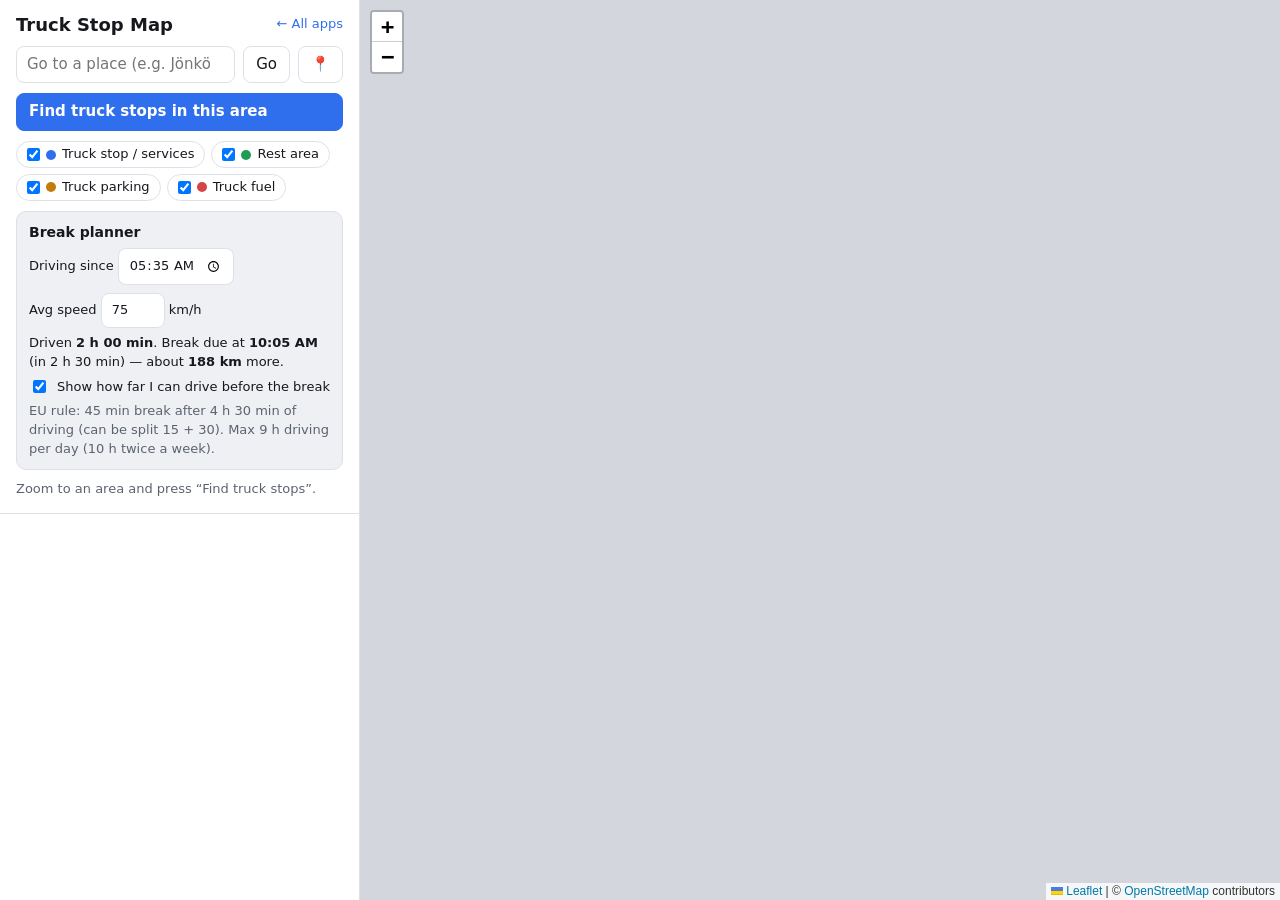
==== apps/truck-stops/index.html @ b23f4ded "Add app idea tracker, truck stop map and car parking finder (v0) - index.html + data/ideas.js: track" ====
<!doctype html>
<html lang="en">
<head>
  <meta charset="utf-8" />
  <meta name="viewport" content="width=device-width, initial-scale=1" />
  <title>Truck Stop Map</title>
  <link rel="stylesheet" href="../../shared/vendor/leaflet/leaflet.css" />
  <link rel="stylesheet" href="../../shared/style.css" />
</head>
<body>
  <div class="map-app">
    <aside class="panel">
      <div class="panel-head">
        <div class="title-row">
          <h1>Truck Stop Map</h1>
          <a class="back" href="../../">← All apps</a>
        </div>

        <form class="row" id="searchForm">
          <input type="search" id="place" placeholder="Go to a place (e.g. Jönköping)" aria-label="Place" />
          <button type="submit">Go</button>
          <button type="button" id="locate" title="Use my location">📍</button>
        </form>

        <button class="primary" id="find">Find truck stops in this area</button>

        <div class="chips" id="filters"></div>

        <div class="card-box">
          <b>Break planner</b>
          <div class="row small">
            <label>Driving since <input type="time" id="since" /></label>
            <label>Avg speed <input type="number" id="speed" value="75" min="20" max="100" style="width:64px" /> km/h</label>
          </div>
          <div id="breakInfo" class="small"></div>
          <label class="small row"><input type="checkbox" id="showRange" checked /> Show how far I can drive before the break</label>
          <div class="muted small">EU rule: 45 min break after 4 h 30 min of driving (can be split 15 + 30). Max 9 h driving per day (10 h twice a week).</div>
        </div>

        <div class="status" id="status">Zoom to an area and press “Find truck stops”.</div>
      </div>
      <div class="list" id="list"></div>
    </aside>
    <div class="map-wrap"><div id="map"></div></div>
  </div>

  <script src="../../shared/vendor/leaflet/leaflet.js"></script>
  <script src="../../shared/map-utils.js"></script>
  <script src="app.js"></script>
</body>
</html>
---- shared/vendor/leaflet/leaflet.css ----
/* required styles */

.leaflet-pane,
.leaflet-tile,
.leaflet-marker-icon,
.leaflet-marker-shadow,
.leaflet-tile-container,
.leaflet-pane > svg,
.leaflet-pane > canvas,
.leaflet-zoom-box,
.leaflet-image-layer,
.leaflet-layer {
	position: absolute;
	left: 0;
	top: 0;
	}
.leaflet-container {
	overflow: hidden;
	}
.leaflet-tile,
.leaflet-marker-icon,
.leaflet-marker-shadow {
	-webkit-user-select: none;
	   -moz-user-select: none;
	        user-select: none;
	  -webkit-user-drag: none;
	}
/* Prevents IE11 from highlighting tiles in blue */
.leaflet-tile::selection {
	background: transparent;
}
/* Safari renders non-retina tile on retina better with this, but Chrome is worse */
.leaflet-safari .leaflet-tile {
	image-rendering: -webkit-optimize-contrast;
	}
/* hack that prevents hw layers "stretching" when loading new tiles */
.leaflet-safari .leaflet-tile-container {
	width: 1600px;
	height: 1600px;
	-webkit-transform-origin: 0 0;
	}
.leaflet-marker-icon,
.leaflet-marker-shadow {
	display: block;
	}
/* .leaflet-container svg: reset svg max-width decleration shipped in Joomla! (joomla.org) 3.x */
/* .leaflet-container img: map is broken in FF if you have max-width: 100% on tiles */
.leaflet-container .leaflet-overlay-pane svg {
	max-width: none !important;
	max-height: none !important;
	}
.leaflet-container .leaflet-marker-pane img,
.leaflet-container .leaflet-shadow-pane img,
.leaflet-container .leaflet-tile-pane img,
.leaflet-container img.leaflet-image-layer,
.leaflet-container .leaflet-tile {
	max-width: none !important;
	max-height: none !important;
	width: auto;
	padding: 0;
	}

.leaflet-container img.leaflet-tile {
	/* See: https://bugs.chromium.org/p/chromium/issues/detail?id=600120 */
	mix-blend-mode: plus-lighter;
}

.leaflet-container.leaflet-touch-zoom {
	-ms-touch-action: pan-x pan-y;
	touch-action: pan-x pan-y;
	}
.leaflet-container.leaflet-touch-drag {
	-ms-touch-action: pinch-zoom;
	/* Fallback for FF which doesn't support pinch-zoom */
	touch-action: none;
	touch-action: pinch-zoom;
}
.leaflet-container.leaflet-touch-drag.leaflet-touch-zoom {
	-ms-touch-action: none;
	touch-action: none;
}
.leaflet-container {
	-webkit-tap-highlight-color: transparent;
}
.leaflet-container a {
	-webkit-tap-highlight-color: rgba(51, 181, 229, 0.4);
}
.leaflet-tile {
	filter: inherit;
	visibility: hidden;
	}
.leaflet-tile-loaded {
	visibility: inherit;
	}
.leaflet-zoom-box {
	width: 0;
	height: 0;
	-moz-box-sizing: border-box;
	     box-sizing: border-box;
	z-index: 800;
	}
/* workaround for https://bugzilla.mozilla.org/show_bug.cgi?id=888319 */
.leaflet-overlay-pane svg {
	-moz-user-select: none;
	}

.leaflet-pane         { z-index: 400; }

.leaflet-tile-pane    { z-index: 200; }
.leaflet-overlay-pane { z-index: 400; }
.leaflet-shadow-pane  { z-index: 500; }
.leaflet-marker-pane  { z-index: 600; }
.leaflet-tooltip-pane   { z-index: 650; }
.leaflet-popup-pane   { z-index: 700; }

.leaflet-map-pane canvas { z-index: 100; }
.leaflet-map-pane svg    { z-index: 200; }

.leaflet-vml-shape {
	width: 1px;
	height: 1px;
	}
.lvml {
	behavior: url(#default#VML);
	display: inline-block;
	position: absolute;
	}


/* control positioning */

.leaflet-control {
	position: relative;
	z-index: 800;
	pointer-events: visiblePainted; /* IE 9-10 doesn't have auto */
	pointer-events: auto;
	}
.leaflet-top,
.leaflet-bottom {
	position: absolute;
	z-index: 1000;
	pointer-events: none;
	}
.leaflet-top {
	top: 0;
	}
.leaflet-right {
	right: 0;
	}
.leaflet-bottom {
	bottom: 0;
	}
.leaflet-left {
	left: 0;
	}
.leaflet-control {
	float: left;
	clear: both;
	}
.leaflet-right .leaflet-control {
	float: right;
	}
.leaflet-top .leaflet-control {
	margin-top: 10px;
	}
.leaflet-bottom .leaflet-control {
	margin-bottom: 10px;
	}
.leaflet-left .leaflet-control {
	margin-left: 10px;
	}
.leaflet-right .leaflet-control {
	margin-right: 10px;
	}


/* zoom and fade animations */

.leaflet-fade-anim .leaflet-popup {
	opacity: 0;
	-webkit-transition: opacity 0.2s linear;
	   -moz-transition: opacity 0.2s linear;
	        transition: opacity 0.2s linear;
	}
.leaflet-fade-anim .leaflet-map-pane .leaflet-popup {
	opacity: 1;
	}
.leaflet-zoom-animated {
	-webkit-transform-origin: 0 0;
	    -ms-transform-origin: 0 0;
	        transform-origin: 0 0;
	}
svg.leaflet-zoom-animated {
	will-change: transform;
}

.leaflet-zoom-anim .leaflet-zoom-animated {
	-webkit-transition: -webkit-transform 0.25s cubic-bezier(0,0,0.25,1);
	   -moz-transition:    -moz-transform 0.25s cubic-bezier(0,0,0.25,1);
	        transition:         transform 0.25s cubic-bezier(0,0,0.25,1);
	}
.leaflet-zoom-anim .leaflet-tile,
.leaflet-pan-anim .leaflet-tile {
	-webkit-transition: none;
	   -moz-transition: none;
	        transition: none;
	}

.leaflet-zoom-anim .leaflet-zoom-hide {
	visibility: hidden;
	}


/* cursors */

.leaflet-interactive {
	cursor: pointer;
	}
.leaflet-grab {
	cursor: -webkit-grab;
	cursor:    -moz-grab;
	cursor:         grab;
	}
.leaflet-crosshair,
.leaflet-crosshair .leaflet-interactive {
	cursor: crosshair;
	}
.leaflet-popup-pane,
.leaflet-control {
	cursor: auto;
	}
.leaflet-dragging .leaflet-grab,
.leaflet-dragging .leaflet-grab .leaflet-interactive,
.leaflet-dragging .leaflet-marker-draggable {
	cursor: move;
	cursor: -webkit-grabbing;
	cursor:    -moz-grabbing;
	cursor:         grabbing;
	}

/* marker & overlays interactivity */
.leaflet-marker-icon,
.leaflet-marker-shadow,
.leaflet-image-layer,
.leaflet-pane > svg path,
.leaflet-tile-container {
	pointer-events: none;
	}

.leaflet-marker-icon.leaflet-interactive,
.leaflet-image-layer.leaflet-interactive,
.leaflet-pane > svg path.leaflet-interactive,
svg.leaflet-image-layer.leaflet-interactive path {
	pointer-events: visiblePainted; /* IE 9-10 doesn't have auto */
	pointer-events: auto;
	}

/* visual tweaks */

.leaflet-container {
	background: #ddd;
	outline-offset: 1px;
	}
.leaflet-container a {
	color: #0078A8;
	}
.leaflet-zoom-box {
	border: 2px dotted #38f;
	background: rgba(255,255,255,0.5);
	}


/* general typography */
.leaflet-container {
	font-family: "Helvetica Neue", Arial, Helvetica, sans-serif;
	font-size: 12px;
	font-size: 0.75rem;
	line-height: 1.5;
	}


/* general toolbar styles */

.leaflet-bar {
	box-shadow: 0 1px 5px rgba(0,0,0,0.65);
	border-radius: 4px;
	}
.leaflet-bar a {
	background-color: #fff;
	border-bottom: 1px solid #ccc;
	width: 26px;
	height: 26px;
	line-height: 26px;
	display: block;
	text-align: center;
	text-decoration: none;
	color: black;
	}
.leaflet-bar a,
.leaflet-control-layers-toggle {
	background-position: 50% 50%;
	background-repeat: no-repeat;
	display: block;
	}
.leaflet-bar a:hover,
.leaflet-bar a:focus {
	background-color: #f4f4f4;
	}
.leaflet-bar a:first-child {
	border-top-left-radius: 4px;
	border-top-right-radius: 4px;
	}
.leaflet-bar a:last-child {
	border-bottom-left-radius: 4px;
	border-bottom-right-radius: 4px;
	border-bottom: none;
	}
.leaflet-bar a.leaflet-disabled {
	cursor: default;
	background-color: #f4f4f4;
	color: #bbb;
	}

.leaflet-touch .leaflet-bar a {
	width: 30px;
	height: 30px;
	line-height: 30px;
	}
.leaflet-touch .leaflet-bar a:first-child {
	border-top-left-radius: 2px;
	border-top-right-radius: 2px;
	}
.leaflet-touch .leaflet-bar a:last-child {
	border-bottom-left-radius: 2px;
	border-bottom-right-radius: 2px;
	}

/* zoom control */

.leaflet-control-zoom-in,
.leaflet-control-zoom-out {
	font: bold 18px 'Lucida Console', Monaco, monospace;
	text-indent: 1px;
	}

.leaflet-touch .leaflet-control-zoom-in, .leaflet-touch .leaflet-control-zoom-out  {
	font-size: 22px;
	}


/* layers control */

.leaflet-control-layers {
	box-shadow: 0 1px 5px rgba(0,0,0,0.4);
	background: #fff;
	border-radius: 5px;
	}
.leaflet-control-layers-toggle {
	background-image: url(images/layers.png);
	width: 36px;
	height: 36px;
	}
.leaflet-retina .leaflet-control-layers-toggle {
	background-image: url(images/layers-2x.png);
	background-size: 26px 26px;
	}
.leaflet-touch .leaflet-control-layers-toggle {
	width: 44px;
	height: 44px;
	}
.leaflet-control-layers .leaflet-control-layers-list,
.leaflet-control-layers-expanded .leaflet-control-layers-toggle {
	display: none;
	}
.leaflet-control-layers-expanded .leaflet-control-layers-list {
	display: block;
	position: relative;
	}
.leaflet-control-layers-expanded {
	padding: 6px 10px 6px 6px;
	color: #333;
	background: #fff;
	}
.leaflet-control-layers-scrollbar {
	overflow-y: scroll;
	overflow-x: hidden;
	padding-right: 5px;
	}
.leaflet-control-layers-selector {
	margin-top: 2px;
	position: relative;
	top: 1px;
	}
.leaflet-control-layers label {
	display: block;
	font-size: 13px;
	font-size: 1.08333em;
	}
.leaflet-control-layers-separator {
	height: 0;
	border-top: 1px solid #ddd;
	margin: 5px -10px 5px -6px;
	}

/* Default icon URLs */
.leaflet-default-icon-path { /* used only in path-guessing heuristic, see L.Icon.Default */
	background-image: url(images/marker-icon.png);
	}


/* attribution and scale controls */

.leaflet-container .leaflet-control-attribution {
	background: #fff;
	background: rgba(255, 255, 255, 0.8);
	margin: 0;
	}
.leaflet-control-attribution,
.leaflet-control-scale-line {
	padding: 0 5px;
	color: #333;
	line-height: 1.4;
	}
.leaflet-control-attribution a {
	text-decoration: none;
	}
.leaflet-control-attribution a:hover,
.leaflet-control-attribution a:focus {
	text-decoration: underline;
	}
.leaflet-attribution-flag {
	display: inline !important;
	vertical-align: baseline !important;
	width: 1em;
	height: 0.6669em;
	}
.leaflet-left .leaflet-control-scale {
	margin-left: 5px;
	}
.leaflet-bottom .leaflet-control-scale {
	margin-bottom: 5px;
	}
.leaflet-control-scale-line {
	border: 2px solid #777;
	border-top: none;
	line-height: 1.1;
	padding: 2px 5px 1px;
	white-space: nowrap;
	-moz-box-sizing: border-box;
	     box-sizing: border-box;
	background: rgba(255, 255, 255, 0.8);
	text-shadow: 1px 1px #fff;
	}
.leaflet-control-scale-line:not(:first-child) {
	border-top: 2px solid #777;
	border-bottom: none;
	margin-top: -2px;
	}
.leaflet-control-scale-line:not(:first-child):not(:last-child) {
	border-bottom: 2px solid #777;
	}

.leaflet-touch .leaflet-control-attribution,
.leaflet-touch .leaflet-control-layers,
.leaflet-touch .leaflet-bar {
	box-shadow: none;
	}
.leaflet-touch .leaflet-control-layers,
.leaflet-touch .leaflet-bar {
	border: 2px solid rgba(0,0,0,0.2);
	background-clip: padding-box;
	}


/* popup */

.leaflet-popup {
	position: absolute;
	text-align: center;
	margin-bottom: 20px;
	}
.leaflet-popup-content-wrapper {
	padding: 1px;
	text-align: left;
	border-radius: 12px;
	}
.leaflet-popup-content {
	margin: 13px 24px 13px 20px;
	line-height: 1.3;
	font-size: 13px;
	font-size: 1.08333em;
	min-height: 1px;
	}
.leaflet-popup-content p {
	margin: 17px 0;
	margin: 1.3em 0;
	}
.leaflet-popup-tip-container {
	width: 40px;
	height: 20px;
	position: absolute;
	left: 50%;
	margin-top: -1px;
	margin-left: -20px;
	overflow: hidden;
	pointer-events: none;
	}
.leaflet-popup-tip {
	width: 17px;
	height: 17px;
	padding: 1px;

	margin: -10px auto 0;
	pointer-events: auto;

	-webkit-transform: rotate(45deg);
	   -moz-transform: rotate(45deg);
	    -ms-transform: rotate(45deg);
	        transform: rotate(45deg);
	}
.leaflet-popup-content-wrapper,
.leaflet-popup-tip {
	background: white;
	color: #333;
	box-shadow: 0 3px 14px rgba(0,0,0,0.4);
	}
.leaflet-container a.leaflet-popup-close-button {
	position: absolute;
	top: 0;
	right: 0;
	border: none;
	text-align: center;
	width: 24px;
	height: 24px;
	font: 16px/24px Tahoma, Verdana, sans-serif;
	color: #757575;
	text-decoration: none;
	background: transparent;
	}
.leaflet-container a.leaflet-popup-close-button:hover,
.leaflet-container a.leaflet-popup-close-button:focus {
	color: #585858;
	}
.leaflet-popup-scrolled {
	overflow: auto;
	}

.leaflet-oldie .leaflet-popup-content-wrapper {
	-ms-zoom: 1;
	}
.leaflet-oldie .leaflet-popup-tip {
	width: 24px;
	margin: 0 auto;

	-ms-filter: "progid:DXImageTransform.Microsoft.Matrix(M11=0.70710678, M12=0.70710678, M21=-0.70710678, M22=0.70710678)";
	filter: progid:DXImageTransform.Microsoft.Matrix(M11=0.70710678, M12=0.70710678, M21=-0.70710678, M22=0.70710678);
	}

.leaflet-oldie .leaflet-control-zoom,
.leaflet-oldie .leaflet-control-layers,
.leaflet-oldie .leaflet-popup-content-wrapper,
.leaflet-oldie .leaflet-popup-tip {
	border: 1px solid #999;
	}


/* div icon */

.leaflet-div-icon {
	background: #fff;
	border: 1px solid #666;
	}


/* Tooltip */
/* Base styles for the element that has a tooltip */
.leaflet-tooltip {
	position: absolute;
	padding: 6px;
	background-color: #fff;
	border: 1px solid #fff;
	border-radius: 3px;
	color: #222;
	white-space: nowrap;
	-webkit-user-select: none;
	-moz-user-select: none;
	-ms-user-select: none;
	user-select: none;
	pointer-events: none;
	box-shadow: 0 1px 3px rgba(0,0,0,0.4);
	}
.leaflet-tooltip.leaflet-interactive {
	cursor: pointer;
	pointer-events: auto;
	}
.leaflet-tooltip-top:before,
.leaflet-tooltip-bottom:before,
.leaflet-tooltip-left:before,
.leaflet-tooltip-right:before {
	position: absolute;
	pointer-events: none;
	border: 6px solid transparent;
	background: transparent;
	content: "";
	}

/* Directions */

.leaflet-tooltip-bottom {
	margin-top: 6px;
}
.leaflet-tooltip-top {
	margin-top: -6px;
}
.leaflet-tooltip-bottom:before,
.leaflet-tooltip-top:before {
	left: 50%;
	margin-left: -6px;
	}
.leaflet-tooltip-top:before {
	bottom: 0;
	margin-bottom: -12px;
	border-top-color: #fff;
	}
.leaflet-tooltip-bottom:before {
	top: 0;
	margin-top: -12px;
	margin-left: -6px;
	border-bottom-color: #fff;
	}
.leaflet-tooltip-left {
	margin-left: -6px;
}
.leaflet-tooltip-right {
	margin-left: 6px;
}
.leaflet-tooltip-left:before,
.leaflet-tooltip-right:before {
	top: 50%;
	margin-top: -6px;
	}
.leaflet-tooltip-left:before {
	right: 0;
	margin-right: -12px;
	border-left-color: #fff;
	}
.leaflet-tooltip-right:before {
	left: 0;
	margin-left: -12px;
	border-right-color: #fff;
	}

/* Printing */

@media print {
	/* Prevent printers from removing background-images of controls. */
	.leaflet-control {
		-webkit-print-color-adjust: exact;
		print-color-adjust: exact;
		}
	}
---- shared/style.css ----
/* Shared look for all J&E apps. Colors are tokens so light/dark both work. */
:root {
  --bg: #f6f7f9;
  --surface: #ffffff;
  --surface-2: #eef0f4;
  --text: #16181d;
  --muted: #5c6370;
  --border: #dde1e7;
  --accent: #2f6fed;
  --accent-text: #ffffff;
  --ok: #1f9d55;
  --warn: #c27c0e;
  --bad: #d64545;
  --radius: 12px;
  --shadow: 0 1px 2px rgba(0, 0, 0, 0.06), 0 2px 8px rgba(0, 0, 0, 0.05);
  color-scheme: light;
}
@media (prefers-color-scheme: dark) {
  :root {
    --bg: #111317;
    --surface: #1a1d23;
    --surface-2: #23272f;
    --text: #e8eaee;
    --muted: #9aa2ae;
    --border: #2e333c;
    --accent: #5b8cff;
    --accent-text: #0b0d10;
    --ok: #3ccf7e;
    --warn: #f0b04a;
    --bad: #ff6b6b;
    --shadow: none;
    color-scheme: dark;
  }
}

* { box-sizing: border-box; }
html, body { margin: 0; }
body {
  background: var(--bg);
  color: var(--text);
  font: 15px/1.45 system-ui, -apple-system, "Segoe UI", Roboto, sans-serif;
}
a { color: var(--accent); }
h1, h2, h3 { line-height: 1.2; margin: 0; }

button, .btn {
  font: inherit;
  cursor: pointer;
  border: 1px solid var(--border);
  background: var(--surface);
  color: var(--text);
  border-radius: 8px;
  padding: 7px 12px;
  text-decoration: none;
  display: inline-flex;
  align-items: center;
  gap: 6px;
}
button:hover, .btn:hover { background: var(--surface-2); }
button.primary, .btn.primary {
  background: var(--accent);
  border-color: var(--accent);
  color: var(--accent-text);
  font-weight: 600;
}
button.primary:hover { filter: brightness(1.08); }
button:disabled { opacity: 0.55; cursor: default; }

input, select {
  font: inherit;
  color: var(--text);
  background: var(--surface);
  border: 1px solid var(--border);
  border-radius: 8px;
  padding: 7px 10px;
  min-width: 0;
}

.muted { color: var(--muted); }
.small { font-size: 13px; }

/* ---------- Map app layout (truck stops + car parking) ---------- */
.map-app {
  display: grid;
  grid-template-columns: 360px 1fr;
  height: 100dvh;
}
.map-app .panel {
  background: var(--surface);
  border-right: 1px solid var(--border);
  display: flex;
  flex-direction: column;
  min-height: 0;
}
.map-app .panel-head {
  padding: 14px 16px;
  border-bottom: 1px solid var(--border);
  display: grid;
  gap: 10px;
}
.map-app .panel-head .title-row {
  display: flex; align-items: center; justify-content: space-between; gap: 8px;
}
.map-app .panel-head h1 { font-size: 18px; }
.map-app .back { font-size: 13px; text-decoration: none; }
.map-app .row { display: flex; gap: 8px; flex-wrap: wrap; align-items: center; }
.map-app .row > input[type="search"] { flex: 1; }
.map-app .status { font-size: 13px; color: var(--muted); min-height: 1.2em; }
.map-app .status.error { color: var(--bad); }
.map-app .list { overflow-y: auto; flex: 1; padding: 6px 0; }
.map-app .item {
  padding: 10px 16px;
  border-bottom: 1px solid var(--border);
  cursor: pointer;
  display: grid;
  gap: 2px;
}
.map-app .item:hover { background: var(--surface-2); }
.map-app .item .name { font-weight: 600; display: flex; align-items: center; gap: 8px; }
.map-app .item .meta { font-size: 13px; color: var(--muted); }
.map-app #map { height: 100%; width: 100%; }

.dot {
  width: 10px; height: 10px; border-radius: 50%;
  display: inline-block; flex: none;
}
.chips { display: flex; flex-wrap: wrap; gap: 6px; }
.chip {
  display: inline-flex; align-items: center; gap: 6px;
  font-size: 13px;
  border: 1px solid var(--border);
  border-radius: 999px;
  padding: 3px 10px;
  background: var(--surface);
  cursor: pointer;
  user-select: none;
}
.chip input { margin: 0; }
.tag {
  font-size: 12px;
  padding: 1px 7px;
  border-radius: 999px;
  background: var(--surface-2);
  color: var(--muted);
  white-space: nowrap;
}

.card-box {
  border: 1px solid var(--border);
  border-radius: 10px;
  padding: 10px 12px;
  background: var(--surface-2);
  display: grid;
  gap: 6px;
  font-size: 14px;
}

/* Leaflet popups follow the theme */
.leaflet-popup-content-wrapper, .leaflet-popup-tip {
  background: var(--surface); color: var(--text);
}
.leaflet-popup-content { font: 14px/1.4 system-ui, sans-serif; }
.leaflet-popup-content b { font-size: 15px; }

/* Phone: map on top, list below */
@media (max-width: 760px) {
  .map-app {
    grid-template-columns: 1fr;
    grid-template-rows: 50dvh 1fr;
    height: 100dvh;
  }
  .map-app .map-wrap { order: -1; }
  .map-app .panel { border-right: none; border-top: 1px solid var(--border); }
}
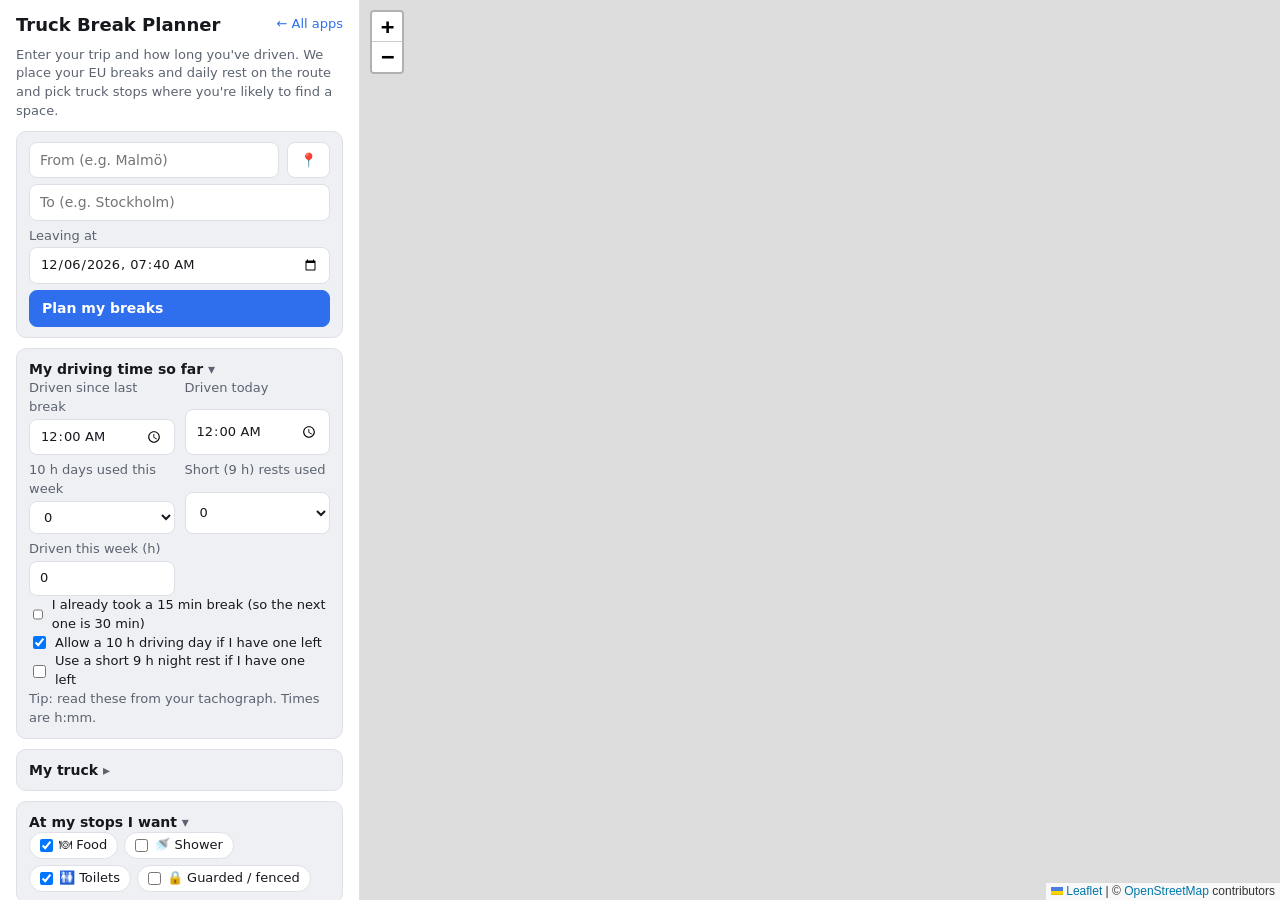
==== commit 5045f523: "Truck Break Planner: truck route, EU breaks and rests placed at real stops - New planner page (apps/" ====
--- a/apps/truck-stops/index.html
+++ b/apps/truck-stops/index.html
@@ -3,49 +3,122 @@
 <head>
   <meta charset="utf-8" />
   <meta name="viewport" content="width=device-width, initial-scale=1" />
-  <title>Truck Stop Map</title>
+  <title>Truck Break Planner</title>
   <link rel="stylesheet" href="../../shared/vendor/leaflet/leaflet.css" />
   <link rel="stylesheet" href="../../shared/style.css" />
+  <style>
+    .map-app .panel { overflow-y: auto; }
+    .map-app .panel-head { border-bottom: none; }
+    details.card-box > summary { cursor: pointer; font-weight: 600; list-style: none; }
+    details.card-box > summary::-webkit-details-marker { display: none; }
+    details.card-box > summary::after { content: " ▸"; color: var(--muted); }
+    details.card-box[open] > summary::after { content: " ▾"; }
+    .grid2 { display: grid; grid-template-columns: 1fr 1fr; gap: 6px 10px; }
+    .grid2 label, .field { display: grid; gap: 2px; font-size: 13px; color: var(--muted); }
+    .grid2 input, .grid2 select { width: 100%; }
+    .check { display: flex; gap: 6px; align-items: center; font-size: 13px; }
+    .timeline { padding: 0 16px 16px; display: grid; gap: 10px; }
+    .stop {
+      border: 1px solid var(--border); border-radius: 10px; padding: 10px 12px;
+      display: grid; gap: 4px; background: var(--surface);
+    }
+    .stop.rest { border-left: 4px solid #7b4fd6; }
+    .stop.break { border-left: 4px solid var(--warn); }
+    .stop.endpoint { border-left: 4px solid var(--accent); }
+    .stop .when { font-weight: 700; }
+    .stop .where { font-weight: 600; }
+    .stop .meta { font-size: 13px; color: var(--muted); }
+    .badge { font-size: 12px; font-weight: 600; padding: 1px 8px; border-radius: 999px; white-space: nowrap; }
+    .badge.Good { background: color-mix(in srgb, var(--ok) 18%, transparent); color: var(--ok); }
+    .badge.OK { background: color-mix(in srgb, var(--warn) 20%, transparent); color: var(--warn); }
+    .badge.Low { background: color-mix(in srgb, var(--bad) 18%, transparent); color: var(--bad); }
+    .alts { display: flex; flex-wrap: wrap; gap: 6px; }
+    .alts button, .report button { font-size: 12px; padding: 3px 8px; }
+    .alts button.on { border-color: var(--accent); color: var(--accent); font-weight: 600; }
+    .report { display: flex; gap: 6px; align-items: center; flex-wrap: wrap; font-size: 12px; color: var(--muted); }
+    .summary { padding: 0 16px; display: grid; gap: 6px; }
+    .warn { color: var(--warn); font-size: 13px; }
+    .num-icon {
+      display: grid; place-items: center; width: 26px; height: 26px; border-radius: 50%;
+      color: #fff; font: 700 13px system-ui; border: 2px solid #fff; box-shadow: 0 0 0 1px rgba(0,0,0,.4);
+    }
+  </style>
 </head>
 <body>
   <div class="map-app">
     <aside class="panel">
       <div class="panel-head">
         <div class="title-row">
-          <h1>Truck Stop Map</h1>
+          <h1>Truck Break Planner</h1>
           <a class="back" href="../../">← All apps</a>
         </div>
+        <div class="muted small">Enter your trip and how long you've driven. We place your EU breaks and daily rest on the route and pick truck stops where you're likely to find a space.</div>
 
-        <form class="row" id="searchForm">
-          <input type="search" id="place" placeholder="Go to a place (e.g. Jönköping)" aria-label="Place" />
-          <button type="submit">Go</button>
-          <button type="button" id="locate" title="Use my location">📍</button>
+        <form id="tripForm" class="card-box" autocomplete="off">
+          <div class="row">
+            <input type="search" id="from" placeholder="From (e.g. Malmö)" aria-label="From" style="flex:1" />
+            <button type="button" id="locate" title="Use my location">📍</button>
+          </div>
+          <input type="search" id="to" placeholder="To (e.g. Stockholm)" aria-label="To" />
+          <label class="field">Leaving at <input type="datetime-local" id="depart" /></label>
+          <button class="primary" id="go" type="submit">Plan my breaks</button>
         </form>
 
-        <button class="primary" id="find">Find truck stops in this area</button>
+        <details class="card-box" id="driverBox" open>
+          <summary>My driving time so far</summary>
+          <div class="grid2">
+            <label>Driven since last break <input type="time" id="sinceBreak" value="00:00" /></label>
+            <label>Driven today <input type="time" id="today" value="00:00" /></label>
+            <label>10 h days used this week
+              <select id="extendedUsed"><option>0</option><option>1</option><option>2</option></select></label>
+            <label>Short (9 h) rests used
+              <select id="reducedUsed"><option>0</option><option>1</option><option>2</option><option>3</option></select></label>
+            <label>Driven this week (h) <input type="number" id="week" value="0" min="0" max="60" step="0.5" /></label>
+          </div>
+          <label class="check"><input type="checkbox" id="firstPart" /> I already took a 15 min break (so the next one is 30 min)</label>
+          <label class="check"><input type="checkbox" id="allowExtended" checked /> Allow a 10 h driving day if I have one left</label>
+          <label class="check"><input type="checkbox" id="preferReduced" /> Use a short 9 h night rest if I have one left</label>
+          <div class="muted small">Tip: read these from your tachograph. Times are h:mm.</div>
+        </details>
 
-        <div class="chips" id="filters"></div>
+        <details class="card-box" id="truckBox">
+          <summary>My truck</summary>
+          <div class="grid2">
+            <label>Height (m) <input type="number" id="height" value="4.0" step="0.05" min="2" max="5" /></label>
+            <label>Width (m) <input type="number" id="width" value="2.55" step="0.05" min="2" max="3.5" /></label>
+            <label>Length (m) <input type="number" id="length" value="18.75" step="0.25" min="5" max="34" /></label>
+            <label>Total weight (t) <input type="number" id="weight" value="40" step="1" min="3.5" max="74" /></label>
+            <label>Axle load (t) <input type="number" id="axleLoad" value="10" step="0.5" min="1" max="15" /></label>
+          </div>
+          <label class="check"><input type="checkbox" id="hazmat" /> Dangerous goods (ADR)</label>
+        </details>
 
-        <div class="card-box">
-          <b>Break planner</b>
-          <div class="row small">
-            <label>Driving since <input type="time" id="since" /></label>
-            <label>Avg speed <input type="number" id="speed" value="75" min="20" max="100" style="width:64px" /> km/h</label>
-          </div>
-          <div id="breakInfo" class="small"></div>
-          <label class="small row"><input type="checkbox" id="showRange" checked /> Show how far I can drive before the break</label>
-          <div class="muted small">EU rule: 45 min break after 4 h 30 min of driving (can be split 15 + 30). Max 9 h driving per day (10 h twice a week).</div>
-        </div>
+        <details class="card-box" id="wantBox" open>
+          <summary>At my stops I want</summary>
+          <div class="chips" id="wants"></div>
+        </details>
 
-        <div class="status" id="status">Zoom to an area and press “Find truck stops”.</div>
+        <div class="status" id="status"></div>
       </div>
-      <div class="list" id="list"></div>
+
+      <div class="summary" id="summary"></div>
+      <div class="timeline" id="timeline"></div>
+      <div class="muted small" style="padding:0 16px 16px">
+        Routes: OpenStreetMap (Valhalla truck routing, no live traffic). Stops: OpenStreetMap.
+        “Chance of a space” is an estimate from the time of day and driver reports. Always follow road signs and your tachograph.
+        · <a href="nearby.html">Truck stops near me</a>
+      </div>
     </aside>
     <div class="map-wrap"><div id="map"></div></div>
   </div>
 
   <script src="../../shared/vendor/leaflet/leaflet.js"></script>
   <script src="../../shared/map-utils.js"></script>
-  <script src="app.js"></script>
+  <script src="../../shared/supabase-config.js"></script>
+  <script src="rules.js"></script>
+  <script src="route.js"></script>
+  <script src="stops.js"></script>
+  <script src="reports.js"></script>
+  <script src="plan.js"></script>
 </body>
 </html>
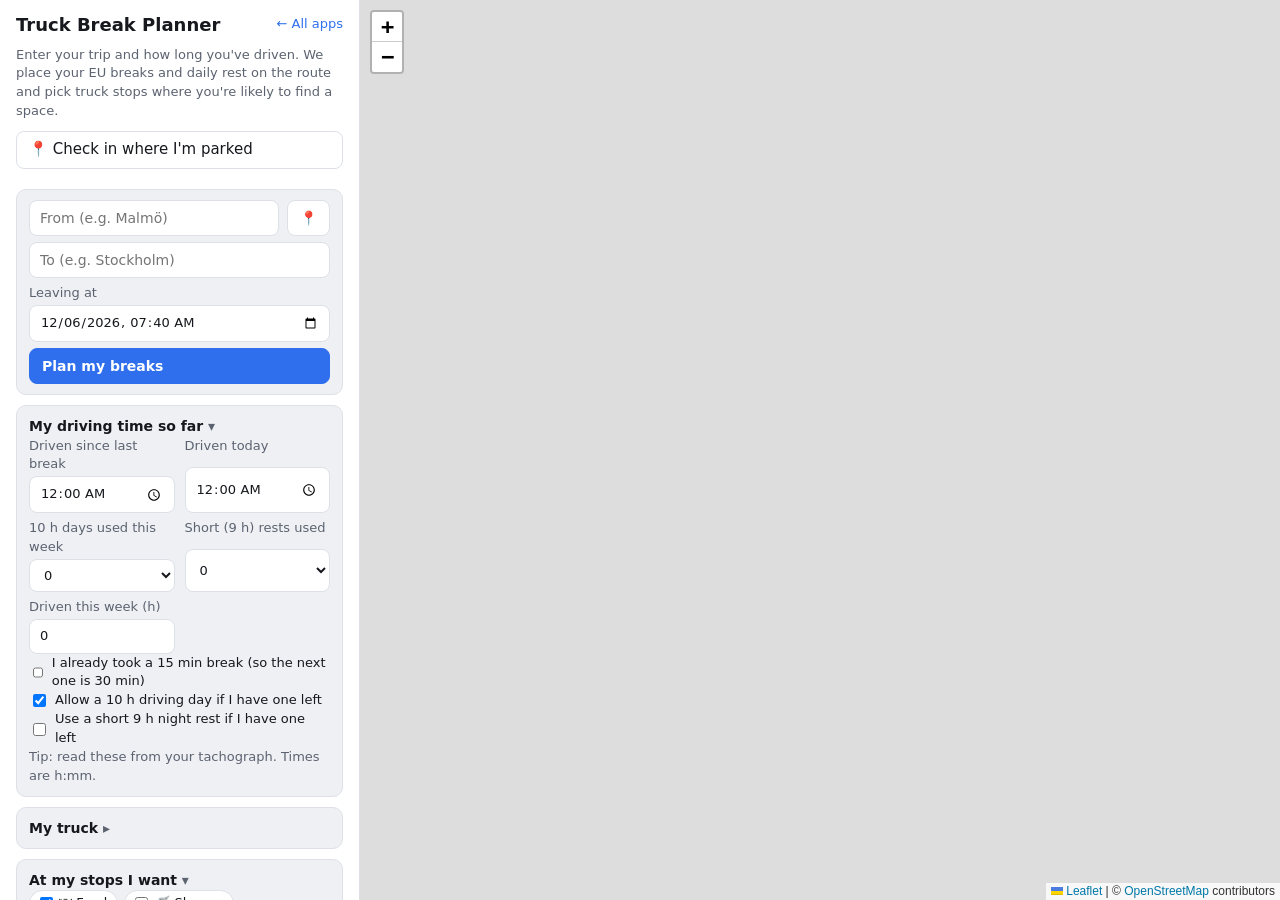
==== commit f04dd9da: "Truck data: Norway (NVDB) and GPS check-in button - Collector: Statens vegvesen NVDB API Les v4, typ" ====
--- a/apps/truck-stops/index.html
+++ b/apps/truck-stops/index.html
@@ -35,6 +35,7 @@
     .alts { display: flex; flex-wrap: wrap; gap: 6px; }
     .alts button, .report button { font-size: 12px; padding: 3px 8px; }
     .alts button.on { border-color: var(--accent); color: var(--accent); font-weight: 600; }
+    .card-box.error, .error { color: var(--bad); }
     .report { display: flex; gap: 6px; align-items: center; flex-wrap: wrap; font-size: 12px; color: var(--muted); }
     .summary { padding: 0 16px; display: grid; gap: 6px; }
     .warn { color: var(--warn); font-size: 13px; }
@@ -53,6 +54,9 @@
           <a class="back" href="../../">← All apps</a>
         </div>
         <div class="muted small">Enter your trip and how long you've driven. We place your EU breaks and daily rest on the route and pick truck stops where you're likely to find a space.</div>
+
+        <button type="button" id="checkin" title="Uses your GPS to confirm you're at a truck stop">📍 Check in where I'm parked</button>
+        <div id="checkinBox"></div>
 
         <form id="tripForm" class="card-box" autocomplete="off">
           <div class="row">
@@ -104,7 +108,7 @@
       <div class="summary" id="summary"></div>
       <div class="timeline" id="timeline"></div>
       <div class="muted small" style="padding:0 16px 16px">
-        Routes: OpenStreetMap (Valhalla truck routing, no live traffic). Stops: OpenStreetMap.
+        Routes: OpenStreetMap (Valhalla truck routing, no live traffic). Stops: OpenStreetMap, Autobahn GmbH (Germany), Statens vegvesen NVDB (Norway).
         “Chance of a space” is an estimate from the time of day and driver reports. Always follow road signs and your tachograph.
         · <a href="nearby.html">Truck stops near me</a>
       </div>
@@ -120,5 +124,6 @@
   <script src="stops.js"></script>
   <script src="reports.js"></script>
   <script src="plan.js"></script>
+  <script src="checkin.js"></script>
 </body>
 </html>
